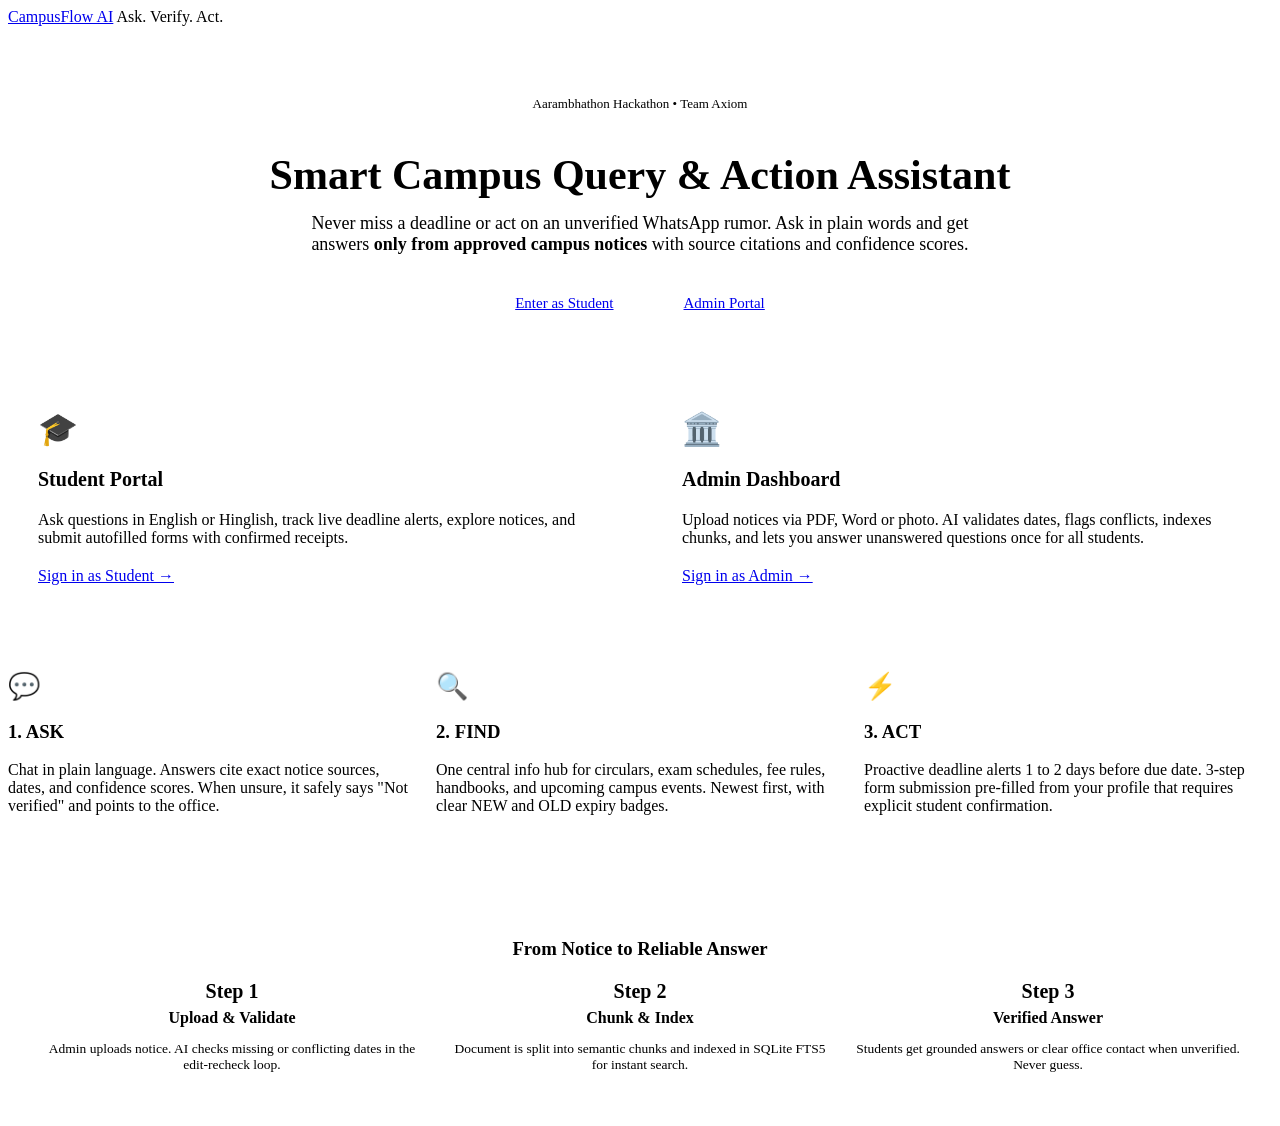
==== frontend/index.html @ e28abda5 "Step 20: design system, landing and login pages" ====
<!DOCTYPE html>
<html lang="en">
<head>
    <meta charset="UTF-8">
    <meta name="viewport" content="width=device-width, initial-scale=1.0">
    <title>CampusFlow AI — Ask. Verify. Act.</title>
    <link rel="stylesheet" href="/static/css/tokens.css">
    <link rel="stylesheet" href="/static/css/base.css">
    <link rel="stylesheet" href="/static/css/components.css">
</head>
<body>
    <div class="ambient-circle ambient-orange"></div>
    <div class="ambient-circle ambient-violet"></div>

    <header class="top-bar">
        <div class="top-bar-inner">
            <div class="brand-group">
                <a href="/" class="brand-name">CampusFlow AI</a>
                <span class="brand-tagline">Ask. Verify. Act.</span>
            </div>
            <div class="top-bar-actions">
                <a href="/login" class="btn btn-secondary btn-sm" style="background: rgba(255,255,255,0.2); color: #fff; border: none;">Sign In</a>
            </div>
        </div>
    </header>

    <main class="page-container" style="padding-top: 48px;">
        <!-- Hero Section -->
        <section style="text-align: center; margin-bottom: 56px;">
            <div class="badge badge-category" style="margin-bottom: 14px; font-size: 13px; padding: 4px 12px;">Aarambhathon Hackathon • Team Axiom</div>
            <h1 style="font-size: 42px; margin-bottom: 14px; color: var(--text);">Smart Campus Query & Action Assistant</h1>
            <p style="font-size: 18px; max-width: 680px; margin: 0 auto 28px auto; color: var(--text-2);">
                Never miss a deadline or act on an unverified WhatsApp rumor. Ask in plain words and get answers <strong>only from approved campus notices</strong> with source citations and confidence scores.
            </p>
            <div style="display: flex; justify-content: center; gap: 14px; flex-wrap: wrap;">
                <a href="/login?role=student" class="btn btn-accent" style="padding: 12px 28px; font-size: 15px;">Enter as Student</a>
                <a href="/login?role=admin" class="btn btn-primary" style="padding: 12px 28px; font-size: 15px;">Admin Portal</a>
            </div>
        </section>

        <!-- Role Chooser Cards -->
        <section style="display: grid; grid-template-columns: repeat(auto-fit, minmax(300px, 1fr)); gap: 24px; margin-bottom: 56px;">
            <div class="card student-card" style="padding: 30px;">
                <div style="font-size: 32px; margin-bottom: 12px;">🎓</div>
                <h3 style="font-size: 20px;">Student Portal</h3>
                <p class="text-muted" style="margin-bottom: 20px;">
                    Ask questions in English or Hinglish, track live deadline alerts, explore notices, and submit autofilled forms with confirmed receipts.
                </p>
                <a href="/login?role=student" class="btn btn-accent" style="width: 100%;">Sign in as Student →</a>
            </div>

            <div class="card admin-card" style="padding: 30px;">
                <div style="font-size: 32px; margin-bottom: 12px;">🏛️</div>
                <h3 style="font-size: 20px;">Admin Dashboard</h3>
                <p class="text-muted" style="margin-bottom: 20px;">
                    Upload notices via PDF, Word or photo. AI validates dates, flags conflicts, indexes chunks, and lets you answer unanswered questions once for all students.
                </p>
                <a href="/login?role=admin" class="btn btn-primary" style="width: 100%;">Sign in as Admin →</a>
            </div>
        </section>

        <!-- Feature Pillars (Ask / Find / Act) -->
        <section style="display: grid; grid-template-columns: repeat(auto-fit, minmax(260px, 1fr)); gap: 20px; margin-bottom: 56px;">
            <div class="card">
                <div style="font-size: 26px; color: var(--brand); margin-bottom: 8px;">💬</div>
                <h3>1. ASK</h3>
                <p class="text-muted">Chat in plain language. Answers cite exact notice sources, dates, and confidence scores. When unsure, it safely says "Not verified" and points to the office.</p>
            </div>
            <div class="card">
                <div style="font-size: 26px; color: var(--brand); margin-bottom: 8px;">🔍</div>
                <h3>2. FIND</h3>
                <p class="text-muted">One central info hub for circulars, exam schedules, fee rules, handbooks, and upcoming campus events. Newest first, with clear NEW and OLD expiry badges.</p>
            </div>
            <div class="card">
                <div style="font-size: 26px; color: var(--brand); margin-bottom: 8px;">⚡</div>
                <h3>3. ACT</h3>
                <p class="text-muted">Proactive deadline alerts 1 to 2 days before due date. 3-step form submission pre-filled from your profile that requires explicit student confirmation.</p>
            </div>
        </section>

        <!-- 3-Step Strip -->
        <section class="card" style="background: var(--surface); padding: 32px; text-align: center;">
            <h3 style="margin-bottom: 20px;">From Notice to Reliable Answer</h3>
            <div style="display: grid; grid-template-columns: repeat(auto-fit, minmax(220px, 1fr)); gap: 24px;">
                <div>
                    <div style="font-size: 20px; font-weight: 700; color: var(--brand); margin-bottom: 6px;">Step 1</div>
                    <div style="font-weight: 600; margin-bottom: 4px;">Upload & Validate</div>
                    <p class="text-muted" style="font-size: 13.5px;">Admin uploads notice. AI checks missing or conflicting dates in the edit-recheck loop.</p>
                </div>
                <div>
                    <div style="font-size: 20px; font-weight: 700; color: var(--brand); margin-bottom: 6px;">Step 2</div>
                    <div style="font-weight: 600; margin-bottom: 4px;">Chunk & Index</div>
                    <p class="text-muted" style="font-size: 13.5px;">Document is split into semantic chunks and indexed in SQLite FTS5 for instant search.</p>
                </div>
                <div>
                    <div style="font-size: 20px; font-weight: 700; color: var(--brand); margin-bottom: 6px;">Step 3</div>
                    <div style="font-weight: 600; margin-bottom: 4px;">Verified Answer</div>
                    <p class="text-muted" style="font-size: 13.5px;">Students get grounded answers or clear office contact when unverified. Never guess.</p>
                </div>
            </div>
        </section>
    </main>
</body>
</html>
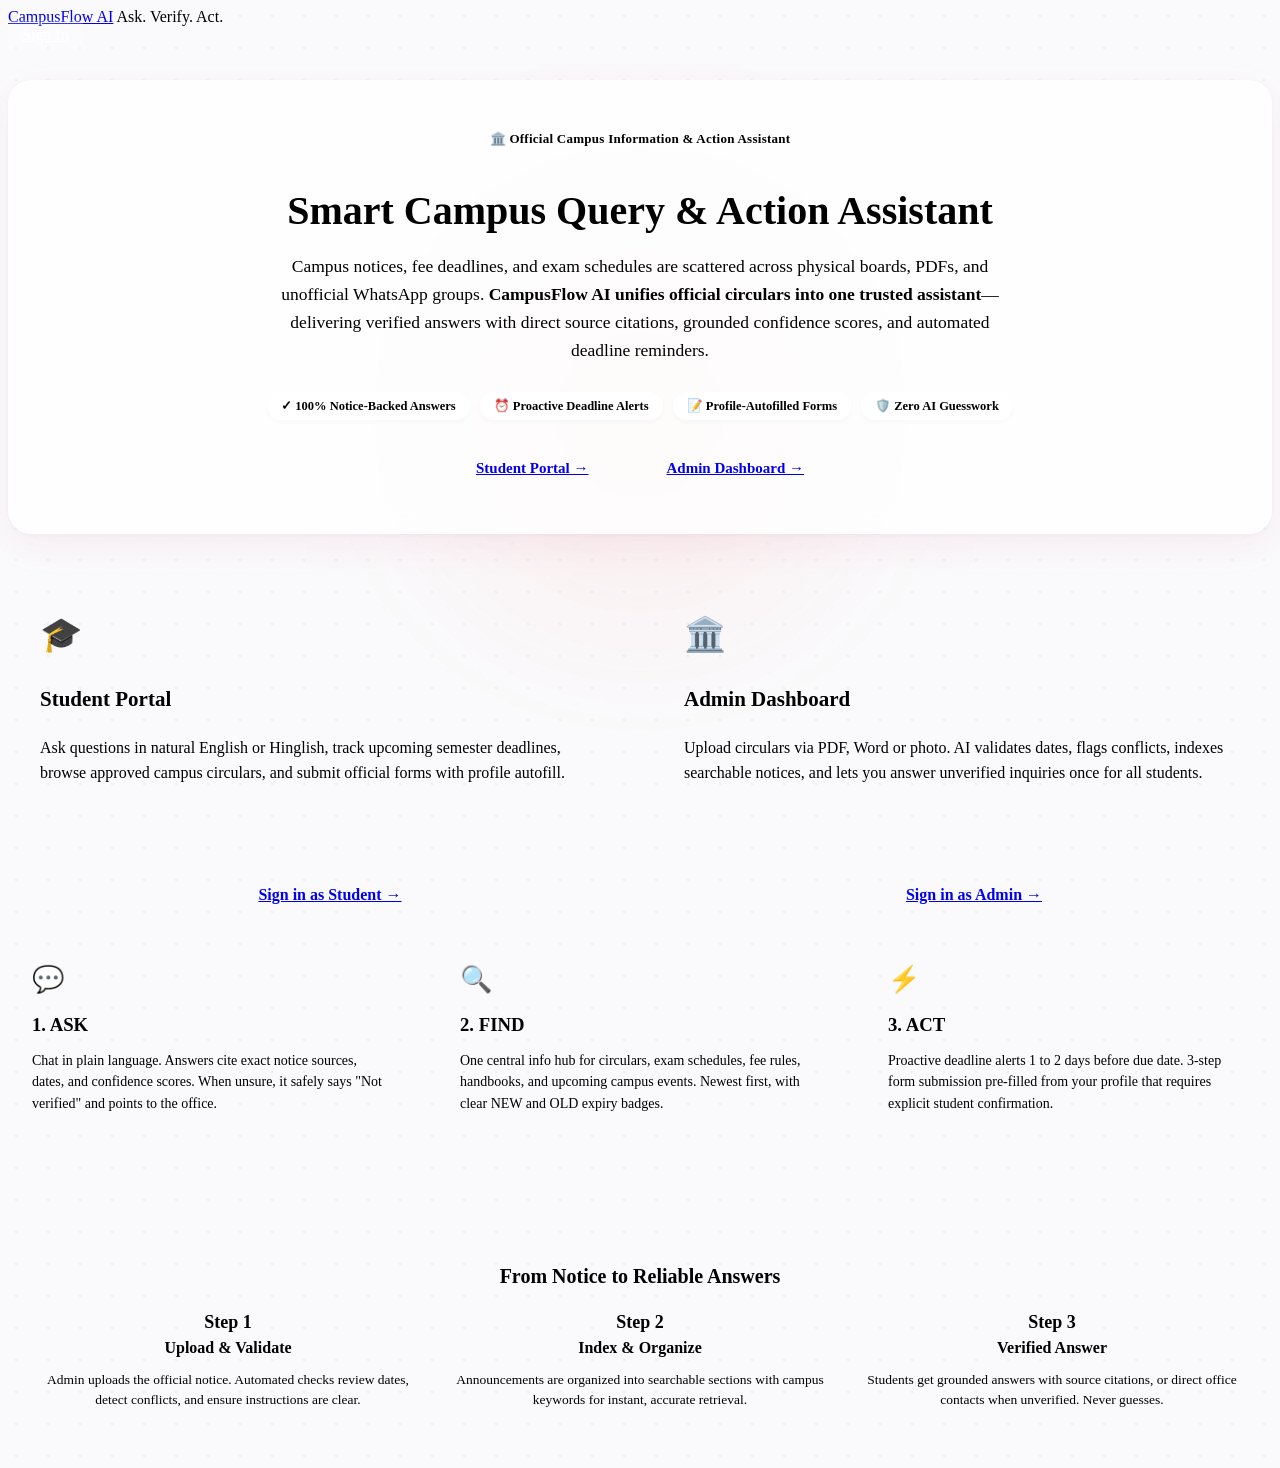
==== commit d17baab1: "Step 30: home screen modification" ====
--- a/frontend/index.html
+++ b/frontend/index.html
@@ -7,10 +7,78 @@
     <link rel="stylesheet" href="/static/css/tokens.css">
     <link rel="stylesheet" href="/static/css/base.css">
     <link rel="stylesheet" href="/static/css/components.css">
+    <style>
+        /* Modern subtle grid background pattern */
+        body {
+            background-color: #FAFAFC;
+            background-image: 
+                radial-gradient(rgba(197, 54, 120, 0.08) 1.5px, transparent 1.5px),
+                radial-gradient(rgba(255, 88, 65, 0.05) 1.5px, transparent 1.5px);
+            background-size: 32px 32px;
+            background-position: 0 0, 16px 16px;
+            position: relative;
+        }
+
+        .ambient-middle {
+            position: fixed;
+            width: 380px;
+            height: 380px;
+            border-radius: 50%;
+            pointer-events: none;
+            z-index: 0;
+            filter: blur(100px);
+            background-color: rgba(255, 88, 65, 0.09);
+            top: 25%;
+            left: 50%;
+            transform: translateX(-50%);
+        }
+
+        .hero-card-wrapper {
+            background: rgba(255, 255, 255, 0.78);
+            backdrop-filter: blur(12px);
+            -webkit-backdrop-filter: blur(12px);
+            border: 1px solid rgba(255, 255, 255, 0.9);
+            box-shadow: 0 12px 36px rgba(197, 54, 120, 0.07), 0 2px 6px rgba(0, 0, 0, 0.03);
+            border-radius: 24px;
+            padding: 44px 32px;
+            text-align: center;
+            margin-bottom: 48px;
+            position: relative;
+        }
+
+        .pill-tag {
+            display: inline-flex;
+            align-items: center;
+            gap: 6px;
+            padding: 6px 14px;
+            border-radius: 20px;
+            font-size: 12.5px;
+            font-weight: 600;
+            background: rgba(255, 255, 255, 0.9);
+            border: 1px solid var(--border);
+            color: var(--text-2);
+            box-shadow: 0 2px 5px rgba(0,0,0,0.03);
+        }
+
+        .card-equal-height {
+            display: flex;
+            flex-direction: column;
+            height: 100%;
+        }
+
+        .card-equal-height p {
+            flex-grow: 1;
+        }
+
+        .card-equal-height .btn-bottom {
+            margin-top: auto;
+        }
+    </style>
 </head>
 <body>
     <div class="ambient-circle ambient-orange"></div>
     <div class="ambient-circle ambient-violet"></div>
+    <div class="ambient-middle"></div>
 
     <header class="top-bar">
         <div class="top-bar-inner">
@@ -19,83 +87,101 @@
                 <span class="brand-tagline">Ask. Verify. Act.</span>
             </div>
             <div class="top-bar-actions">
-                <a href="/login" class="btn btn-secondary btn-sm" style="background: rgba(255,255,255,0.2); color: #fff; border: none;">Sign In</a>
+                <a href="/login" class="btn btn-secondary btn-sm" style="background: rgba(255,255,255,0.2); color: #fff; border: none; padding: 6px 14px;">Sign In</a>
             </div>
         </div>
     </header>
 
-    <main class="page-container" style="padding-top: 48px;">
-        <!-- Hero Section -->
-        <section style="text-align: center; margin-bottom: 56px;">
-            <div class="badge badge-category" style="margin-bottom: 14px; font-size: 13px; padding: 4px 12px;">Aarambhathon Hackathon • Team Axiom</div>
-            <h1 style="font-size: 42px; margin-bottom: 14px; color: var(--text);">Smart Campus Query & Action Assistant</h1>
-            <p style="font-size: 18px; max-width: 680px; margin: 0 auto 28px auto; color: var(--text-2);">
-                Never miss a deadline or act on an unverified WhatsApp rumor. Ask in plain words and get answers <strong>only from approved campus notices</strong> with source citations and confidence scores.
+    <main class="page-container" style="padding-top: 36px; position: relative; z-index: 1;">
+        <!-- Hero Section with Glassmorphic Container -->
+        <section class="hero-card-wrapper">
+            <div class="badge badge-primary" style="margin-bottom: 16px; font-size: 13px; padding: 6px 16px; font-weight: 600; letter-spacing: 0.02em; border-radius: 20px;">
+                🏛️ Official Campus Information & Action Assistant
+            </div>
+
+            <h1 style="font-size: 40px; margin-bottom: 16px; color: var(--text); line-height: 1.25;">
+                Smart Campus Query & Action Assistant
+            </h1>
+
+            <!-- Problem Statement 3-Line Description -->
+            <p style="font-size: 17.5px; max-width: 740px; margin: 0 auto 28px auto; color: var(--text-2); line-height: 1.6;">
+                Campus notices, fee deadlines, and exam schedules are scattered across physical boards, PDFs, and unofficial WhatsApp groups. 
+                <strong>CampusFlow AI unifies official circulars into one trusted assistant</strong>—delivering verified answers with direct source citations, grounded confidence scores, and automated deadline reminders.
             </p>
+
+            <!-- Feature Highlight Pills -->
+            <div style="display: flex; justify-content: center; gap: 10px; flex-wrap: wrap; margin-bottom: 28px;">
+                <span class="pill-tag">✓ 100% Notice-Backed Answers</span>
+                <span class="pill-tag">⏰ Proactive Deadline Alerts</span>
+                <span class="pill-tag">📝 Profile-Autofilled Forms</span>
+                <span class="pill-tag">🛡️ Zero AI Guesswork</span>
+            </div>
+
+            <!-- Hero Action Buttons -->
             <div style="display: flex; justify-content: center; gap: 14px; flex-wrap: wrap;">
-                <a href="/login?role=student" class="btn btn-accent" style="padding: 12px 28px; font-size: 15px;">Enter as Student</a>
-                <a href="/login?role=admin" class="btn btn-primary" style="padding: 12px 28px; font-size: 15px;">Admin Portal</a>
+                <a href="/login?role=student" class="btn btn-accent" style="padding: 12px 32px; font-size: 15px; font-weight: 700;">Student Portal →</a>
+                <a href="/login?role=admin" class="btn btn-primary" style="padding: 12px 32px; font-size: 15px; font-weight: 700;">Admin Dashboard →</a>
             </div>
         </section>
 
-        <!-- Role Chooser Cards -->
-        <section style="display: grid; grid-template-columns: repeat(auto-fit, minmax(300px, 1fr)); gap: 24px; margin-bottom: 56px;">
-            <div class="card student-card" style="padding: 30px;">
-                <div style="font-size: 32px; margin-bottom: 12px;">🎓</div>
-                <h3 style="font-size: 20px;">Student Portal</h3>
-                <p class="text-muted" style="margin-bottom: 20px;">
-                    Ask questions in English or Hinglish, track live deadline alerts, explore notices, and submit autofilled forms with confirmed receipts.
+        <!-- Role Chooser Cards (Vertically Aligned Buttons) -->
+        <section style="display: grid; grid-template-columns: repeat(auto-fit, minmax(320px, 1fr)); gap: 24px; margin-bottom: 56px;">
+            <div class="card student-card card-equal-height" style="padding: 32px;">
+                <div style="font-size: 34px; margin-bottom: 12px;">🎓</div>
+                <h3 style="font-size: 21px; margin-bottom: 8px;">Student Portal</h3>
+                <p class="text-muted" style="margin-bottom: 24px; line-height: 1.55;">
+                    Ask questions in natural English or Hinglish, track upcoming semester deadlines, browse approved campus circulars, and submit official forms with profile autofill.
                 </p>
-                <a href="/login?role=student" class="btn btn-accent" style="width: 100%;">Sign in as Student →</a>
+                <a href="/login?role=student" class="btn btn-accent btn-bottom" style="width: 100%; padding: 12px; font-weight: 700; text-align: center;">Sign in as Student →</a>
             </div>
 
-            <div class="card admin-card" style="padding: 30px;">
-                <div style="font-size: 32px; margin-bottom: 12px;">🏛️</div>
-                <h3 style="font-size: 20px;">Admin Dashboard</h3>
-                <p class="text-muted" style="margin-bottom: 20px;">
-                    Upload notices via PDF, Word or photo. AI validates dates, flags conflicts, indexes chunks, and lets you answer unanswered questions once for all students.
+            <div class="card admin-card card-equal-height" style="padding: 32px;">
+                <div style="font-size: 34px; margin-bottom: 12px;">🏛️</div>
+                <h3 style="font-size: 21px; margin-bottom: 8px;">Admin Dashboard</h3>
+                <p class="text-muted" style="margin-bottom: 24px; line-height: 1.55;">
+                    Upload circulars via PDF, Word or photo. AI validates dates, flags conflicts, indexes searchable notices, and lets you answer unverified inquiries once for all students.
                 </p>
-                <a href="/login?role=admin" class="btn btn-primary" style="width: 100%;">Sign in as Admin →</a>
+                <a href="/login?role=admin" class="btn btn-primary btn-bottom" style="width: 100%; padding: 12px; font-weight: 700; text-align: center;">Sign in as Admin →</a>
             </div>
         </section>
 
         <!-- Feature Pillars (Ask / Find / Act) -->
         <section style="display: grid; grid-template-columns: repeat(auto-fit, minmax(260px, 1fr)); gap: 20px; margin-bottom: 56px;">
-            <div class="card">
+            <div class="card" style="padding: 24px;">
                 <div style="font-size: 26px; color: var(--brand); margin-bottom: 8px;">💬</div>
-                <h3>1. ASK</h3>
-                <p class="text-muted">Chat in plain language. Answers cite exact notice sources, dates, and confidence scores. When unsure, it safely says "Not verified" and points to the office.</p>
+                <h3 style="margin-bottom: 6px;">1. ASK</h3>
+                <p class="text-muted" style="font-size: 14px; line-height: 1.55;">Chat in plain language. Answers cite exact notice sources, dates, and confidence scores. When unsure, it safely says "Not verified" and points to the office.</p>
             </div>
-            <div class="card">
+            <div class="card" style="padding: 24px;">
                 <div style="font-size: 26px; color: var(--brand); margin-bottom: 8px;">🔍</div>
-                <h3>2. FIND</h3>
-                <p class="text-muted">One central info hub for circulars, exam schedules, fee rules, handbooks, and upcoming campus events. Newest first, with clear NEW and OLD expiry badges.</p>
+                <h3 style="margin-bottom: 6px;">2. FIND</h3>
+                <p class="text-muted" style="font-size: 14px; line-height: 1.55;">One central info hub for circulars, exam schedules, fee rules, handbooks, and upcoming campus events. Newest first, with clear NEW and OLD expiry badges.</p>
             </div>
-            <div class="card">
+            <div class="card" style="padding: 24px;">
                 <div style="font-size: 26px; color: var(--brand); margin-bottom: 8px;">⚡</div>
-                <h3>3. ACT</h3>
-                <p class="text-muted">Proactive deadline alerts 1 to 2 days before due date. 3-step form submission pre-filled from your profile that requires explicit student confirmation.</p>
+                <h3 style="margin-bottom: 6px;">3. ACT</h3>
+                <p class="text-muted" style="font-size: 14px; line-height: 1.55;">Proactive deadline alerts 1 to 2 days before due date. 3-step form submission pre-filled from your profile that requires explicit student confirmation.</p>
             </div>
         </section>
 
-        <!-- 3-Step Strip -->
-        <section class="card" style="background: var(--surface); padding: 32px; text-align: center;">
-            <h3 style="margin-bottom: 20px;">From Notice to Reliable Answer</h3>
-            <div style="display: grid; grid-template-columns: repeat(auto-fit, minmax(220px, 1fr)); gap: 24px;">
+        <!-- 3-Step Strip: From Notice to Reliable Answers (Less Technical Step 2) -->
+        <section class="card" style="background: var(--surface); padding: 36px 28px; text-align: center; border-radius: var(--radius-md); box-shadow: var(--shadow-sm);">
+            <h3 style="font-size: 20px; margin-bottom: 24px;">From Notice to Reliable Answers</h3>
+            <div style="display: grid; grid-template-columns: repeat(auto-fit, minmax(220px, 1fr)); gap: 28px;">
                 <div>
-                    <div style="font-size: 20px; font-weight: 700; color: var(--brand); margin-bottom: 6px;">Step 1</div>
-                    <div style="font-weight: 600; margin-bottom: 4px;">Upload & Validate</div>
-                    <p class="text-muted" style="font-size: 13.5px;">Admin uploads notice. AI checks missing or conflicting dates in the edit-recheck loop.</p>
+                    <div style="font-size: 18px; font-weight: 800; color: var(--brand); margin-bottom: 6px;">Step 1</div>
+                    <div style="font-weight: 700; font-size: 16px; margin-bottom: 6px;">Upload & Validate</div>
+                    <p class="text-muted" style="font-size: 13.5px; line-height: 1.5;">Admin uploads the official notice. Automated checks review dates, detect conflicts, and ensure instructions are clear.</p>
                 </div>
                 <div>
-                    <div style="font-size: 20px; font-weight: 700; color: var(--brand); margin-bottom: 6px;">Step 2</div>
-                    <div style="font-weight: 600; margin-bottom: 4px;">Chunk & Index</div>
-                    <p class="text-muted" style="font-size: 13.5px;">Document is split into semantic chunks and indexed in SQLite FTS5 for instant search.</p>
+                    <div style="font-size: 18px; font-weight: 800; color: var(--brand); margin-bottom: 6px;">Step 2</div>
+                    <div style="font-weight: 700; font-size: 16px; margin-bottom: 6px;">Index & Organize</div>
+                    <p class="text-muted" style="font-size: 13.5px; line-height: 1.5;">Announcements are organized into searchable sections with campus keywords for instant, accurate retrieval.</p>
                 </div>
                 <div>
-                    <div style="font-size: 20px; font-weight: 700; color: var(--brand); margin-bottom: 6px;">Step 3</div>
-                    <div style="font-weight: 600; margin-bottom: 4px;">Verified Answer</div>
-                    <p class="text-muted" style="font-size: 13.5px;">Students get grounded answers or clear office contact when unverified. Never guess.</p>
+                    <div style="font-size: 18px; font-weight: 800; color: var(--brand); margin-bottom: 6px;">Step 3</div>
+                    <div style="font-weight: 700; font-size: 16px; margin-bottom: 6px;">Verified Answer</div>
+                    <p class="text-muted" style="font-size: 13.5px; line-height: 1.5;">Students get grounded answers with source citations, or direct office contacts when unverified. Never guesses.</p>
                 </div>
             </div>
         </section>
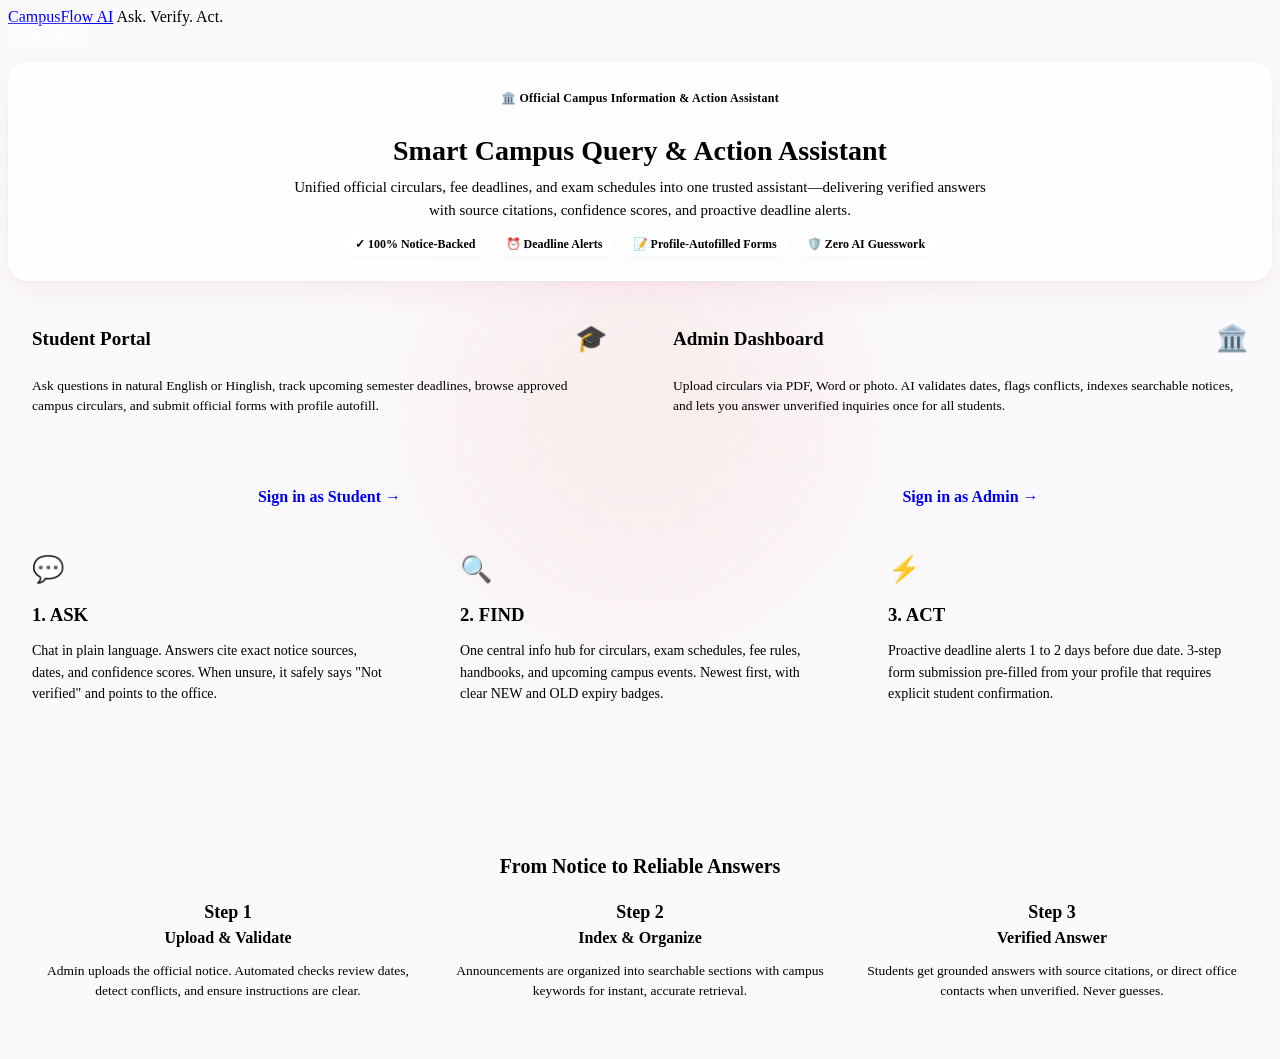
==== commit 145d0c61: "Step 33: make login boxes visible above the fold on home page" ====
--- a/frontend/index.html
+++ b/frontend/index.html
@@ -38,26 +38,26 @@
             backdrop-filter: blur(12px);
             -webkit-backdrop-filter: blur(12px);
             border: 1px solid rgba(255, 255, 255, 0.9);
-            box-shadow: 0 12px 36px rgba(197, 54, 120, 0.07), 0 2px 6px rgba(0, 0, 0, 0.03);
-            border-radius: 24px;
-            padding: 44px 32px;
+            box-shadow: 0 10px 30px rgba(197, 54, 120, 0.07), 0 2px 6px rgba(0, 0, 0, 0.03);
+            border-radius: 20px;
+            padding: 24px 28px;
             text-align: center;
-            margin-bottom: 48px;
+            margin-bottom: 20px;
             position: relative;
         }
 
         .pill-tag {
             display: inline-flex;
             align-items: center;
-            gap: 6px;
-            padding: 6px 14px;
-            border-radius: 20px;
-            font-size: 12.5px;
+            gap: 5px;
+            padding: 4px 11px;
+            border-radius: 16px;
+            font-size: 12px;
             font-weight: 600;
             background: rgba(255, 255, 255, 0.9);
             border: 1px solid var(--border);
             color: var(--text-2);
-            box-shadow: 0 2px 5px rgba(0,0,0,0.03);
+            box-shadow: 0 1px 3px rgba(0,0,0,0.03);
         }
 
         .card-equal-height {
@@ -92,56 +92,53 @@
         </div>
     </header>
 
-    <main class="page-container" style="padding-top: 36px; position: relative; z-index: 1;">
-        <!-- Hero Section with Glassmorphic Container -->
+    <main class="page-container" style="padding-top: 18px; position: relative; z-index: 1;">
+        <!-- Hero Section with Compact Glassmorphic Container -->
         <section class="hero-card-wrapper">
-            <div class="badge badge-primary" style="margin-bottom: 16px; font-size: 13px; padding: 6px 16px; font-weight: 600; letter-spacing: 0.02em; border-radius: 20px;">
+            <div class="badge badge-primary" style="margin-bottom: 10px; font-size: 12px; padding: 4px 14px; font-weight: 600; letter-spacing: 0.02em; border-radius: 20px;">
                 🏛️ Official Campus Information & Action Assistant
             </div>
 
-            <h1 style="font-size: 40px; margin-bottom: 16px; color: var(--text); line-height: 1.25;">
+            <h1 style="font-size: 28px; margin-bottom: 8px; color: var(--text); line-height: 1.25;">
                 Smart Campus Query & Action Assistant
             </h1>
 
-            <!-- Problem Statement 3-Line Description -->
-            <p style="font-size: 17.5px; max-width: 740px; margin: 0 auto 28px auto; color: var(--text-2); line-height: 1.6;">
-                Campus notices, fee deadlines, and exam schedules are scattered across physical boards, PDFs, and unofficial WhatsApp groups. 
-                <strong>CampusFlow AI unifies official circulars into one trusted assistant</strong>—delivering verified answers with direct source citations, grounded confidence scores, and automated deadline reminders.
+            <!-- Concise Value Prop -->
+            <p style="font-size: 15px; max-width: 700px; margin: 0 auto 12px auto; color: var(--text-2); line-height: 1.5;">
+                Unified official circulars, fee deadlines, and exam schedules into one trusted assistant—delivering verified answers with source citations, confidence scores, and proactive deadline alerts.
             </p>
 
             <!-- Feature Highlight Pills -->
-            <div style="display: flex; justify-content: center; gap: 10px; flex-wrap: wrap; margin-bottom: 28px;">
-                <span class="pill-tag">✓ 100% Notice-Backed Answers</span>
-                <span class="pill-tag">⏰ Proactive Deadline Alerts</span>
+            <div style="display: flex; justify-content: center; gap: 8px; flex-wrap: wrap;">
+                <span class="pill-tag">✓ 100% Notice-Backed</span>
+                <span class="pill-tag">⏰ Deadline Alerts</span>
                 <span class="pill-tag">📝 Profile-Autofilled Forms</span>
                 <span class="pill-tag">🛡️ Zero AI Guesswork</span>
             </div>
-
-            <!-- Hero Action Buttons -->
-            <div style="display: flex; justify-content: center; gap: 14px; flex-wrap: wrap;">
-                <a href="/login?role=student" class="btn btn-accent" style="padding: 12px 32px; font-size: 15px; font-weight: 700;">Student Portal →</a>
-                <a href="/login?role=admin" class="btn btn-primary" style="padding: 12px 32px; font-size: 15px; font-weight: 700;">Admin Dashboard →</a>
-            </div>
         </section>
 
-        <!-- Role Chooser Cards (Vertically Aligned Buttons) -->
-        <section style="display: grid; grid-template-columns: repeat(auto-fit, minmax(320px, 1fr)); gap: 24px; margin-bottom: 56px;">
-            <div class="card student-card card-equal-height" style="padding: 32px;">
-                <div style="font-size: 34px; margin-bottom: 12px;">🎓</div>
-                <h3 style="font-size: 21px; margin-bottom: 8px;">Student Portal</h3>
-                <p class="text-muted" style="margin-bottom: 24px; line-height: 1.55;">
+        <!-- Role Chooser Cards (Immediately Visible Without Scrolling) -->
+        <section style="display: grid; grid-template-columns: repeat(auto-fit, minmax(300px, 1fr)); gap: 18px; margin-bottom: 36px;">
+            <div class="card student-card card-equal-height" style="padding: 22px 24px;">
+                <div style="display: flex; align-items: center; justify-content: space-between; margin-bottom: 8px;">
+                    <h3 style="font-size: 19px; margin: 0;">Student Portal</h3>
+                    <span style="font-size: 26px;">🎓</span>
+                </div>
+                <p class="text-muted" style="margin-bottom: 18px; line-height: 1.5; font-size: 13.5px;">
                     Ask questions in natural English or Hinglish, track upcoming semester deadlines, browse approved campus circulars, and submit official forms with profile autofill.
                 </p>
-                <a href="/login?role=student" class="btn btn-accent btn-bottom" style="width: 100%; padding: 12px; font-weight: 700; text-align: center;">Sign in as Student →</a>
+                <a href="/login?role=student" class="btn btn-accent btn-bottom" style="width: 100%; padding: 10px; font-weight: 700; text-align: center; text-decoration: none;">Sign in as Student →</a>
             </div>
 
-            <div class="card admin-card card-equal-height" style="padding: 32px;">
-                <div style="font-size: 34px; margin-bottom: 12px;">🏛️</div>
-                <h3 style="font-size: 21px; margin-bottom: 8px;">Admin Dashboard</h3>
-                <p class="text-muted" style="margin-bottom: 24px; line-height: 1.55;">
+            <div class="card admin-card card-equal-height" style="padding: 22px 24px;">
+                <div style="display: flex; align-items: center; justify-content: space-between; margin-bottom: 8px;">
+                    <h3 style="font-size: 19px; margin: 0;">Admin Dashboard</h3>
+                    <span style="font-size: 26px;">🏛️</span>
+                </div>
+                <p class="text-muted" style="margin-bottom: 18px; line-height: 1.5; font-size: 13.5px;">
                     Upload circulars via PDF, Word or photo. AI validates dates, flags conflicts, indexes searchable notices, and lets you answer unverified inquiries once for all students.
                 </p>
-                <a href="/login?role=admin" class="btn btn-primary btn-bottom" style="width: 100%; padding: 12px; font-weight: 700; text-align: center;">Sign in as Admin →</a>
+                <a href="/login?role=admin" class="btn btn-primary btn-bottom" style="width: 100%; padding: 10px; font-weight: 700; text-align: center; text-decoration: none;">Sign in as Admin →</a>
             </div>
         </section>
 
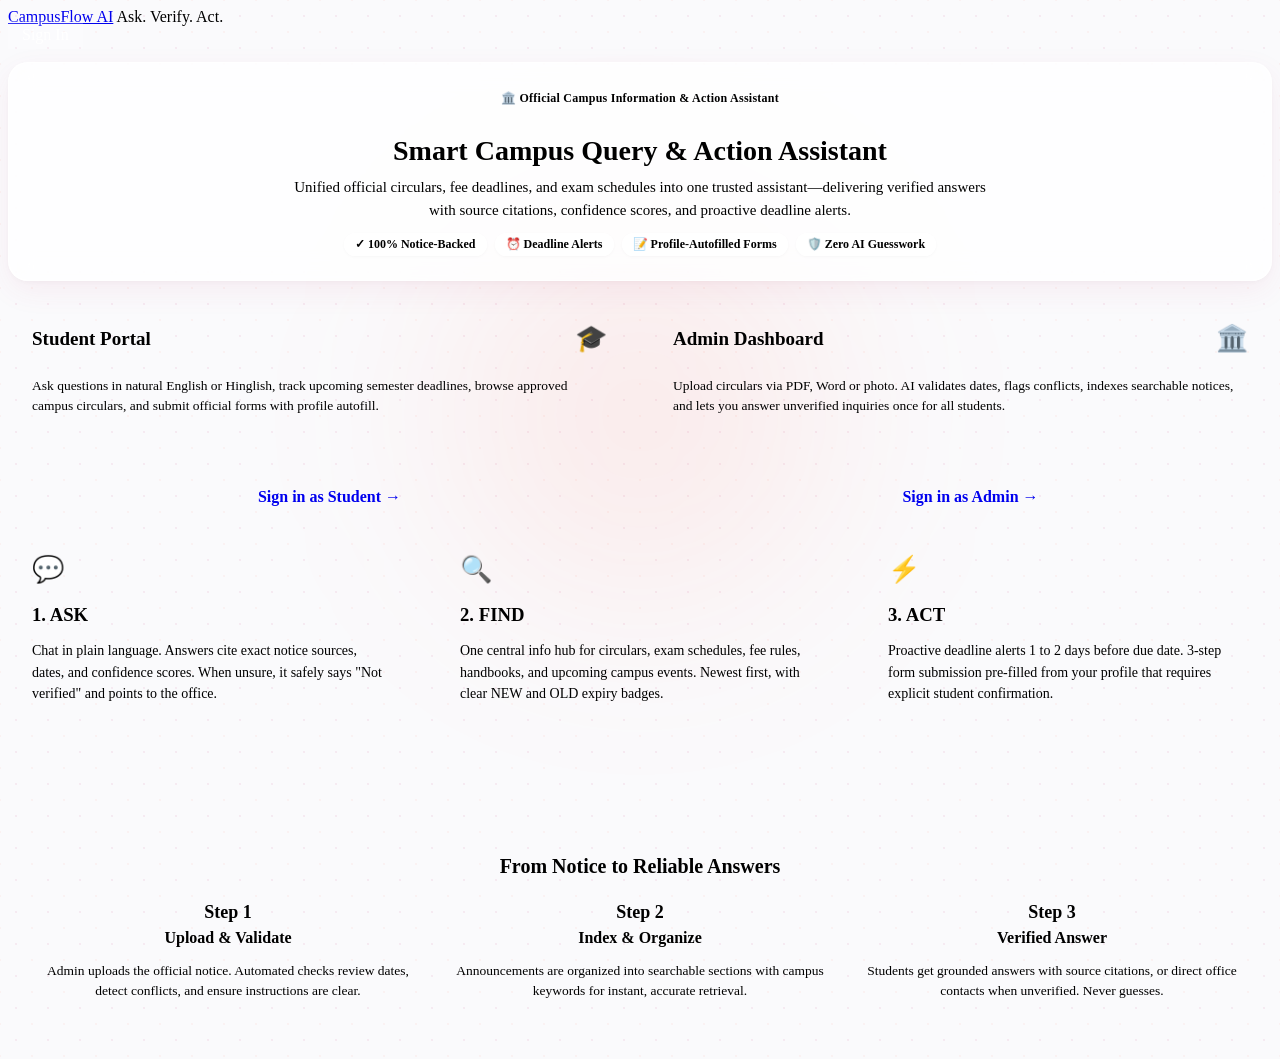
==== commit f817bea8: "Step 34: fix sign in button redirect bounce" ====
--- a/frontend/index.html
+++ b/frontend/index.html
@@ -87,7 +87,7 @@
                 <span class="brand-tagline">Ask. Verify. Act.</span>
             </div>
             <div class="top-bar-actions">
-                <a href="/login" class="btn btn-secondary btn-sm" style="background: rgba(255,255,255,0.2); color: #fff; border: none; padding: 6px 14px;">Sign In</a>
+                <a href="/login?role=student" class="btn btn-secondary btn-sm" style="background: rgba(255,255,255,0.2); color: #fff; border: none; padding: 6px 14px; text-decoration: none;">Sign In</a>
             </div>
         </div>
     </header>
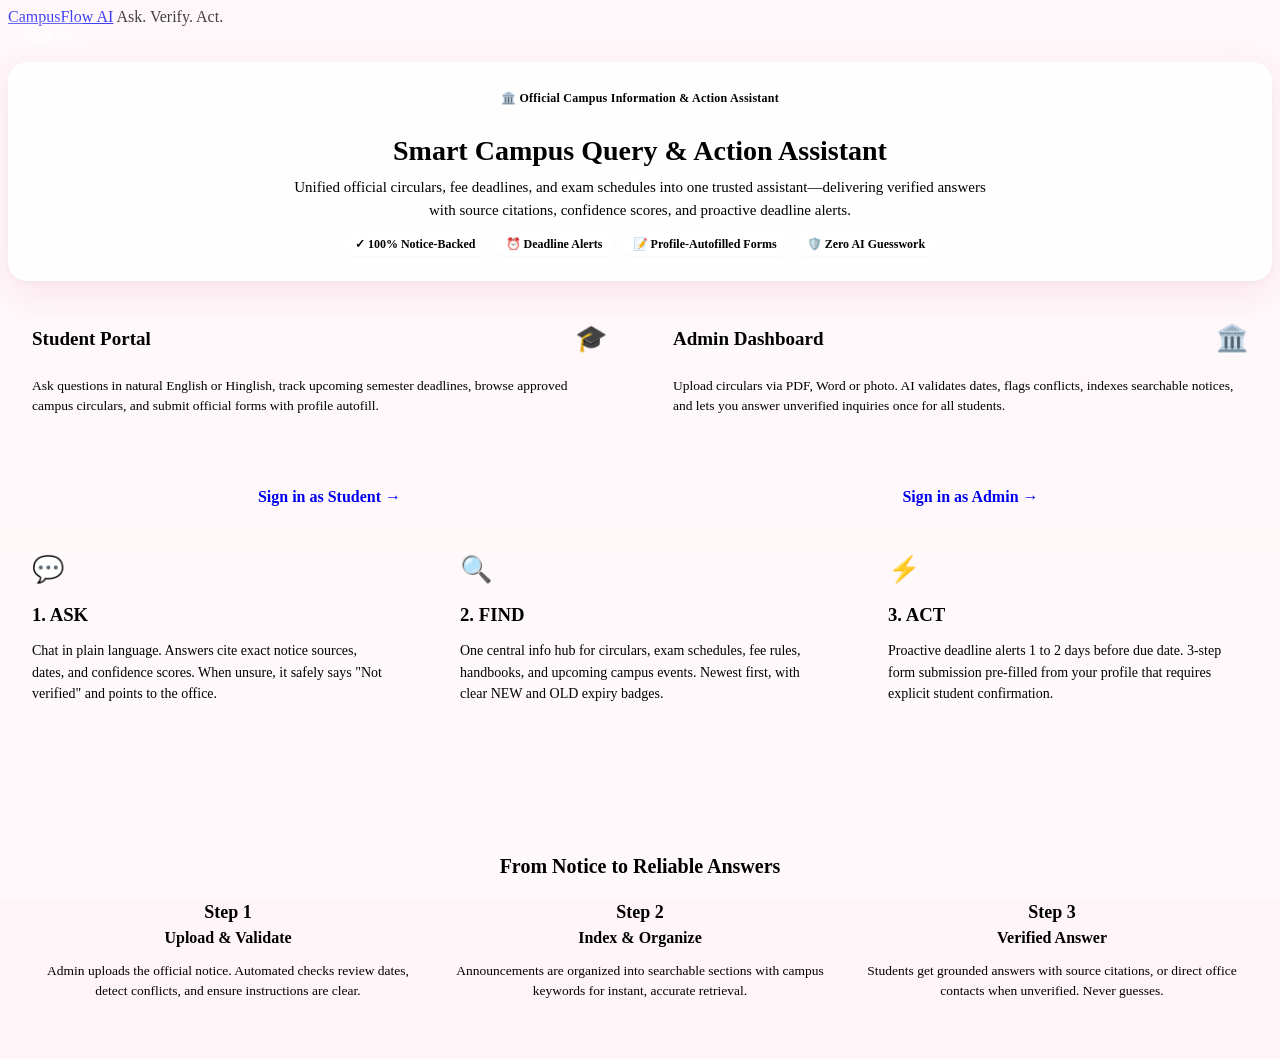
==== commit d0628a7f: "Step 35: add custom aesthetic background to home screen" ====
--- a/frontend/index.html
+++ b/frontend/index.html
@@ -8,37 +8,35 @@
     <link rel="stylesheet" href="/static/css/base.css">
     <link rel="stylesheet" href="/static/css/components.css">
     <style>
-        /* Modern subtle grid background pattern */
         body {
-            background-color: #FAFAFC;
-            background-image: 
-                radial-gradient(rgba(197, 54, 120, 0.08) 1.5px, transparent 1.5px),
-                radial-gradient(rgba(255, 88, 65, 0.05) 1.5px, transparent 1.5px);
-            background-size: 32px 32px;
-            background-position: 0 0, 16px 16px;
+            background-color: #FFF5F8;
             position: relative;
+            min-height: 100vh;
         }
 
-        .ambient-middle {
+        /* Custom high-res vibrant wave background */
+        .home-bg-layer {
             position: fixed;
-            width: 380px;
-            height: 380px;
-            border-radius: 50%;
+            top: 0;
+            left: 0;
+            width: 100vw;
+            height: 100vh;
+            background-image: 
+                linear-gradient(to bottom, rgba(255, 255, 255, 0.25), rgba(255, 255, 255, 0.45)),
+                url('/static/images/home-bg.jpg');
+            background-size: cover;
+            background-position: center top;
+            background-repeat: no-repeat;
+            z-index: 0;
             pointer-events: none;
-            z-index: 0;
-            filter: blur(100px);
-            background-color: rgba(255, 88, 65, 0.09);
-            top: 25%;
-            left: 50%;
-            transform: translateX(-50%);
         }
 
         .hero-card-wrapper {
-            background: rgba(255, 255, 255, 0.78);
-            backdrop-filter: blur(12px);
-            -webkit-backdrop-filter: blur(12px);
-            border: 1px solid rgba(255, 255, 255, 0.9);
-            box-shadow: 0 10px 30px rgba(197, 54, 120, 0.07), 0 2px 6px rgba(0, 0, 0, 0.03);
+            background: rgba(255, 255, 255, 0.84);
+            backdrop-filter: blur(16px);
+            -webkit-backdrop-filter: blur(16px);
+            border: 1px solid rgba(255, 255, 255, 0.95);
+            box-shadow: 0 12px 36px rgba(197, 54, 120, 0.10), 0 2px 8px rgba(0, 0, 0, 0.04);
             border-radius: 20px;
             padding: 24px 28px;
             text-align: center;
@@ -76,9 +74,7 @@
     </style>
 </head>
 <body>
-    <div class="ambient-circle ambient-orange"></div>
-    <div class="ambient-circle ambient-violet"></div>
-    <div class="ambient-middle"></div>
+    <div class="home-bg-layer"></div>
 
     <header class="top-bar">
         <div class="top-bar-inner">
